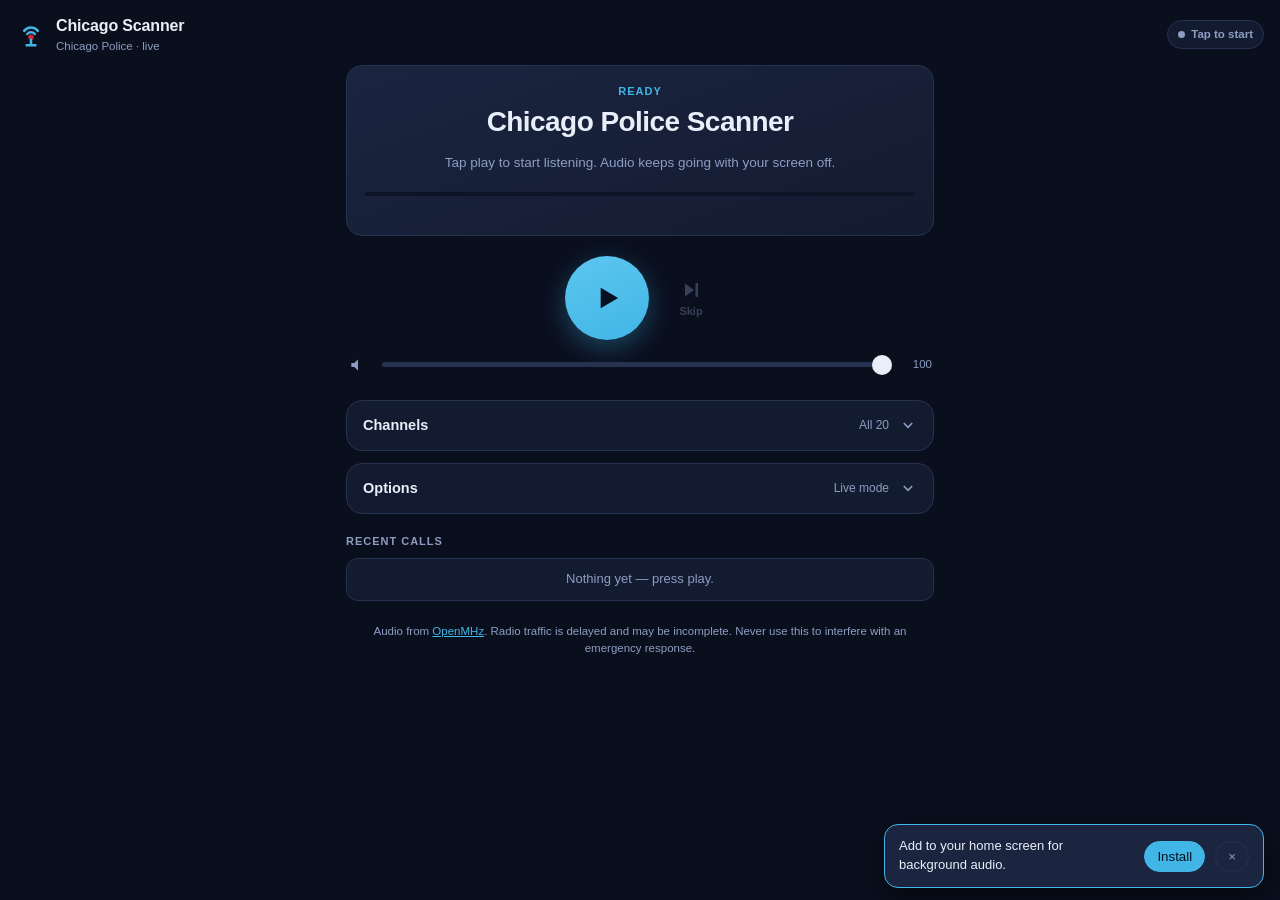
==== index.html @ b81f40b0 "Chicago Police Scanner PWA with background playback An installable static web app that streams the c" ====
<!DOCTYPE html>
<html lang="en">
<head>
<meta charset="utf-8">
<title>Chicago Police Scanner</title>
<meta name="viewport" content="width=device-width, initial-scale=1, viewport-fit=cover, maximum-scale=1">
<meta name="description" content="Live Chicago Police radio. Keeps playing with your screen off.">
<meta name="theme-color" content="#0a0f1e">
<meta name="color-scheme" content="dark">

<link rel="manifest" href="manifest.webmanifest">
<link rel="icon" href="icons/favicon-32.png" sizes="32x32" type="image/png">
<link rel="apple-touch-icon" href="icons/apple-touch-icon.png">
<meta name="apple-mobile-web-app-capable" content="yes">
<meta name="mobile-web-app-capable" content="yes">
<meta name="apple-mobile-web-app-status-bar-style" content="black-translucent">
<meta name="apple-mobile-web-app-title" content="CPD Scanner">

<link rel="preconnect" href="https://api.openmhz.com" crossorigin>
<link rel="preconnect" href="https://media2.openmhz.com">
<link rel="stylesheet" href="styles.css">
</head>
<body>

<header class="topbar">
  <div class="brand">
    <svg class="brand-mark" viewBox="0 0 24 24" aria-hidden="true">
      <path d="M6.5 9.5a7 7 0 0 1 11 0M9 12a4 4 0 0 1 6 0" fill="none" stroke="currentColor"
            stroke-width="2" stroke-linecap="round"/>
      <circle cx="12" cy="14.5" r="2.2" fill="#d42730"/>
      <path d="M12 16.5V20M8.5 21h7" fill="none" stroke="currentColor" stroke-width="2" stroke-linecap="round"/>
    </svg>
    <div class="brand-text">
      <h1>Chicago Scanner</h1>
      <p>Chicago Police &middot; live</p>
    </div>
  </div>
  <div class="status" id="status" role="status" aria-live="polite">
    <span class="dot" id="statusDot"></span><span id="statusText">Idle</span>
  </div>
</header>

<main>
  <!-- Now playing -->
  <section class="now" aria-label="Now playing">
    <p class="now-label" id="nowLabel">Ready</p>
    <h2 class="now-tg" id="nowTg">Chicago Police Scanner</h2>
    <p class="now-desc" id="nowDesc">Tap play to start listening. Audio keeps going with your screen off.</p>
    <div class="progress" aria-hidden="true"><div class="progress-fill" id="progressFill"></div></div>
    <div class="now-meta">
      <span id="nowTime">&nbsp;</span>
      <span id="queueInfo">&nbsp;</span>
    </div>
  </section>

  <!-- Controls -->
  <section class="controls" aria-label="Playback controls">
    <button id="playBtn" class="play-btn" aria-label="Play scanner">
      <svg class="ico-play" viewBox="0 0 24 24" aria-hidden="true"><path d="M8 5.5v13l11-6.5z"/></svg>
      <svg class="ico-pause" viewBox="0 0 24 24" aria-hidden="true"><path d="M7.5 5h3.2v14H7.5zm5.8 0h3.2v14h-3.2z"/></svg>
      <svg class="ico-spin" viewBox="0 0 24 24" aria-hidden="true">
        <circle cx="12" cy="12" r="8" fill="none" stroke="currentColor" stroke-width="2.4"
                stroke-linecap="round" stroke-dasharray="34 18"/>
      </svg>
    </button>
    <button id="skipBtn" class="ghost-btn" aria-label="Skip to next call">
      <svg viewBox="0 0 24 24" aria-hidden="true"><path d="M6 5.5v13l9-6.5zM16.5 5h2.5v14h-2.5z"/></svg>
      <span>Skip</span>
    </button>
  </section>

  <!-- Volume -->
  <section class="vol-row" aria-label="Volume">
    <svg class="vol-ico" viewBox="0 0 24 24" aria-hidden="true"><path d="M4 9.5h3.5L12 5.5v13L7.5 14.5H4z"/></svg>
    <input id="volume" type="range" min="0" max="100" value="100" aria-label="Volume">
    <span id="volLabel" class="vol-label">100</span>
  </section>

  <!-- Talkgroups -->
  <section class="panel" aria-label="Talkgroup filter">
    <button class="panel-head" id="tgToggle" aria-expanded="false" aria-controls="tgBody">
      <span class="panel-title">Channels</span>
      <span class="panel-sub" id="tgSummary">All 20</span>
      <svg class="chev" viewBox="0 0 24 24" aria-hidden="true"><path d="M7 10l5 5 5-5" fill="none" stroke="currentColor" stroke-width="2.2" stroke-linecap="round"/></svg>
    </button>
    <div class="panel-body" id="tgBody" hidden>
      <div class="quick">
        <button class="mini" data-preset="all">All</button>
        <button class="mini" data-preset="none">None</button>
        <button class="mini" data-preset="zones">Dispatch zones</button>
        <button class="mini" data-preset="citywide">Citywide</button>
      </div>
      <div class="chips" id="tgChips"></div>
    </div>
  </section>

  <!-- Options -->
  <section class="panel" aria-label="Options">
    <button class="panel-head" id="optToggle" aria-expanded="false" aria-controls="optBody">
      <span class="panel-title">Options</span>
      <span class="panel-sub" id="optSummary">Live mode</span>
      <svg class="chev" viewBox="0 0 24 24" aria-hidden="true"><path d="M7 10l5 5 5-5" fill="none" stroke="currentColor" stroke-width="2.2" stroke-linecap="round"/></svg>
    </button>
    <div class="panel-body" id="optBody" hidden>
      <label class="opt">
        <span><strong>Start playing when I open the app</strong><small>Begin scanning immediately, no tap needed</small></span>
        <input type="checkbox" id="autoStart" checked>
      </label>
      <label class="opt">
        <span><strong>Live mode</strong><small>Skip backlog and stay close to real time</small></span>
        <input type="checkbox" id="liveMode" checked>
      </label>
      <label class="opt">
        <span><strong>Skip very short calls</strong><small>Ignore clips under 2 seconds (mostly clicks)</small></span>
        <input type="checkbox" id="skipShort">
      </label>
    </div>
  </section>

  <!-- Recent -->
  <section class="recent" aria-label="Recent calls">
    <h2 class="recent-head">Recent calls</h2>
    <ul id="recentList" class="recent-list"><li class="empty">Nothing yet &mdash; press play.</li></ul>
  </section>

  <p class="credit">Audio from <a href="https://openmhz.com/system/chi_cpd" target="_blank" rel="noopener">OpenMHz</a>.
  Radio traffic is delayed and may be incomplete. Never use this to interfere with an emergency response.</p>
</main>

<!-- Install hint -->
<div class="install" id="installBar" hidden>
  <span id="installText">Add to your home screen for background audio.</span>
  <button id="installBtn" class="mini solid">Install</button>
  <button id="installClose" class="mini" aria-label="Dismiss">&times;</button>
</div>

<script src="app.js"></script>
</body>
</html>
---- styles.css ----
:root {
  --bg: #0a0f1e;
  --surface: #131b30;
  --surface-2: #1b2540;
  --line: #26324f;
  --text: #e9eff9;
  --muted: #8e9dc2;
  --accent: #41b6e6;
  --accent-dim: #1d5f80;
  --red: #d42730;
  --green: #3ddc84;
  --amber: #f2b23c;
  --radius: 16px;
  --tap: 48px;
}

* { box-sizing: border-box; }

html { -webkit-text-size-adjust: 100%; }

body {
  margin: 0;
  background: var(--bg);
  color: var(--text);
  font: 15px/1.45 -apple-system, BlinkMacSystemFont, "Segoe UI", Roboto, "Helvetica Neue", Arial, sans-serif;
  overflow-x: hidden;
  -webkit-tap-highlight-color: transparent;
  padding: env(safe-area-inset-top) env(safe-area-inset-right)
           calc(env(safe-area-inset-bottom) + 8px) env(safe-area-inset-left);
}

h1, h2 { margin: 0; }
a { color: var(--accent); }

/* ---------- top bar ---------- */
.topbar {
  display: flex; align-items: center; justify-content: space-between; gap: 12px;
  padding: 14px 16px 10px;
  position: sticky; top: 0; z-index: 10;
  background: linear-gradient(var(--bg) 72%, transparent);
}
.brand { display: flex; align-items: center; gap: 10px; min-width: 0; }
.brand-mark { width: 30px; height: 30px; color: var(--accent); flex: none; }
.brand-text h1 { font-size: 16px; font-weight: 650; letter-spacing: -0.01em; }
.brand-text p { margin: 1px 0 0; font-size: 11.5px; color: var(--muted); }

.status {
  display: flex; align-items: center; gap: 6px; flex: none;
  font-size: 11.5px; font-weight: 600; color: var(--muted);
  background: var(--surface); border: 1px solid var(--line);
  padding: 5px 10px; border-radius: 999px; white-space: nowrap;
}
.dot { width: 7px; height: 7px; border-radius: 50%; background: var(--muted); flex: none; }
.status[data-state="live"]      { color: var(--green); border-color: #1d4a33; }
.status[data-state="live"] .dot { background: var(--green); animation: pulse 2s ease-in-out infinite; }
.status[data-state="wait"]       { color: var(--amber); border-color: #4a3a19; }
.status[data-state="wait"] .dot  { background: var(--amber); }
.status[data-state="error"]      { color: var(--red); border-color: #4d2027; }
.status[data-state="error"] .dot { background: var(--red); }
@keyframes pulse { 50% { opacity: 0.35; } }

main { padding: 0 16px; max-width: 620px; margin: 0 auto; }

/* ---------- now playing ---------- */
.now {
  background: linear-gradient(160deg, var(--surface-2), var(--surface));
  border: 1px solid var(--line); border-radius: var(--radius);
  padding: 18px 18px 14px; text-align: center;
}
.now-label {
  margin: 0 0 6px; font-size: 11px; font-weight: 700;
  letter-spacing: 0.09em; text-transform: uppercase; color: var(--accent);
}
.now-tg {
  font-size: 25px; font-weight: 700; letter-spacing: -0.02em; line-height: 1.15;
  overflow-wrap: break-word;
}
.now-desc {
  margin: 7px 0 0; font-size: 13.5px; color: var(--muted);
  min-height: 2.6em; display: flex; align-items: center; justify-content: center;
}
.progress {
  height: 4px; background: #0c1425;
  border-radius: 999px; overflow: hidden; margin-top: 12px;
}
.progress-fill {
  height: 100%; width: 0%; background: var(--accent); border-radius: 999px;
  transition: width 0.22s linear;
}
.now-meta {
  display: flex; justify-content: space-between; gap: 10px;
  margin-top: 8px; font-size: 11.5px; color: var(--muted);
  font-variant-numeric: tabular-nums;
}

/* ---------- controls ---------- */
.controls {
  display: flex; align-items: center; justify-content: center; gap: 18px;
  margin: 20px 0 4px;
}
.play-btn {
  width: 84px; height: 84px; border-radius: 50%; flex: none;
  border: none; cursor: pointer; color: #06101f;
  background: linear-gradient(160deg, #5cc6f0, var(--accent));
  box-shadow: 0 8px 26px rgba(65, 182, 230, 0.32);
  display: grid; place-items: center;
  transition: transform 0.12s ease, box-shadow 0.2s ease;
}
.play-btn:active { transform: scale(0.94); }
.play-btn svg { width: 38px; height: 38px; fill: currentColor; grid-area: 1 / 1; }
.play-btn .ico-pause, .play-btn .ico-spin { display: none; }
.play-btn[data-state="playing"] .ico-play  { display: none; }
.play-btn[data-state="playing"] .ico-pause { display: block; }
.play-btn[data-state="loading"] .ico-play  { display: none; }
.play-btn[data-state="loading"] .ico-spin  { display: block; animation: spin 0.9s linear infinite; }
@keyframes spin { to { transform: rotate(360deg); } }

.ghost-btn {
  display: inline-flex; flex-direction: column; align-items: center; gap: 3px;
  min-width: var(--tap); padding: 8px 12px; cursor: pointer;
  background: none; border: none; color: var(--muted);
  font-size: 11px; font-weight: 600;
}
.ghost-btn svg { width: 24px; height: 24px; fill: currentColor; }
.ghost-btn:active { color: var(--text); }
.ghost-btn:disabled { opacity: 0.35; }

/* ---------- volume ---------- */
.vol-row { display: flex; align-items: center; gap: 12px; margin: 10px 2px 20px; }
.vol-ico { width: 20px; height: 20px; fill: var(--muted); flex: none; }
.vol-label { font-size: 11.5px; color: var(--muted); width: 26px; text-align: right; font-variant-numeric: tabular-nums; }
input[type="range"] {
  -webkit-appearance: none; appearance: none; flex: 1;
  height: 26px; background: none; cursor: pointer;
}
input[type="range"]::-webkit-slider-runnable-track { height: 5px; background: var(--line); border-radius: 999px; }
input[type="range"]::-moz-range-track { height: 5px; background: var(--line); border-radius: 999px; }
input[type="range"]::-webkit-slider-thumb {
  -webkit-appearance: none; width: 20px; height: 20px; margin-top: -7.5px;
  background: var(--text); border-radius: 50%; border: none;
}
input[type="range"]::-moz-range-thumb { width: 20px; height: 20px; background: var(--text); border-radius: 50%; border: none; }

/* ---------- panels ---------- */
.panel {
  background: var(--surface); border: 1px solid var(--line);
  border-radius: var(--radius); margin-bottom: 12px; overflow: hidden;
}
.panel-head {
  width: 100%; display: flex; align-items: center; gap: 10px;
  padding: 14px 16px; min-height: var(--tap);
  background: none; border: none; color: var(--text);
  font: inherit; text-align: left; cursor: pointer;
}
.panel-title { font-weight: 620; font-size: 14.5px; }
.panel-sub { margin-left: auto; font-size: 12px; color: var(--muted); }
.chev { width: 18px; height: 18px; color: var(--muted); transition: transform 0.2s ease; flex: none; }
.panel-head[aria-expanded="true"] .chev { transform: rotate(180deg); }
.panel-body { padding: 14px 16px 16px; border-top: 1px solid var(--line); }

.quick { display: flex; flex-wrap: wrap; gap: 8px; margin-bottom: 12px; }
.mini {
  padding: 7px 12px; border-radius: 999px; cursor: pointer;
  background: var(--surface-2); border: 1px solid var(--line);
  color: var(--muted); font: 600 12px/1 inherit;
}
.mini:active { color: var(--text); }
.mini.solid { background: var(--accent); border-color: var(--accent); color: #06101f; }

.chips { display: flex; flex-wrap: wrap; gap: 8px; }
.chip {
  padding: 9px 13px; border-radius: 999px; cursor: pointer;
  background: var(--surface-2); border: 1px solid var(--line);
  color: var(--muted); font: 600 12.5px/1 inherit;
  transition: background 0.14s ease, color 0.14s ease, border-color 0.14s ease;
}
.chip[aria-pressed="true"] {
  background: var(--accent-dim); border-color: var(--accent); color: #dff2fb;
}

.opt {
  display: flex; align-items: center; gap: 14px; justify-content: space-between;
  padding: 10px 0; min-height: var(--tap);
}
.opt + .opt { border-top: 1px solid var(--line); }
.opt span { display: flex; flex-direction: column; gap: 2px; }
.opt strong { font-size: 14px; font-weight: 600; }
.opt small { font-size: 12px; color: var(--muted); }
.opt input { width: 22px; height: 22px; accent-color: var(--accent); flex: none; }

/* ---------- recent ---------- */
.recent { margin-top: 20px; }
.recent-head {
  font-size: 11px; font-weight: 700; letter-spacing: 0.09em;
  text-transform: uppercase; color: var(--muted); margin-bottom: 8px;
}
.recent-list { list-style: none; margin: 0; padding: 0; }
.recent-list li {
  display: flex; align-items: center; gap: 12px;
  padding: 11px 14px; margin-bottom: 6px;
  background: var(--surface); border: 1px solid var(--line); border-radius: 12px;
  font-size: 13.5px;
}
.recent-list li.empty { color: var(--muted); justify-content: center; font-size: 13px; }
.recent-list li.is-current { border-color: var(--accent); background: var(--surface-2); }
.rc-live {
  flex: none; width: 8px; height: 8px; border-radius: 50%;
  background: var(--accent); animation: pulse 1.6s ease-in-out infinite;
}
.rc-main { min-width: 0; flex: 1; }
.rc-tg { font-weight: 620; white-space: nowrap; overflow: hidden; text-overflow: ellipsis; }
.rc-sub { font-size: 11.5px; color: var(--muted); white-space: nowrap; overflow: hidden; text-overflow: ellipsis; }
.rc-time { font-size: 11.5px; color: var(--muted); font-variant-numeric: tabular-nums; flex: none; }
.rc-replay {
  flex: none; width: 34px; height: 34px; border-radius: 50%; cursor: pointer;
  background: var(--surface-2); border: 1px solid var(--line);
  color: var(--muted); display: grid; place-items: center;
}
.rc-replay svg { width: 15px; height: 15px; fill: currentColor; }

.credit { font-size: 11.5px; color: var(--muted); line-height: 1.5; margin: 22px 0 14px; text-align: center; }

/* ---------- install bar ---------- */
.install {
  position: fixed; left: 12px; right: 12px;
  bottom: calc(12px + env(safe-area-inset-bottom));
  display: flex; align-items: center; gap: 10px; z-index: 20;
  padding: 12px 14px; border-radius: 14px;
  background: var(--surface-2); border: 1px solid var(--accent);
  box-shadow: 0 10px 30px rgba(0, 0, 0, 0.5);
  font-size: 13px;
}
.install span { flex: 1; }

@media (min-width: 620px) {
  .now-tg { font-size: 28px; }
  .install { left: auto; right: 16px; width: 380px; }
}
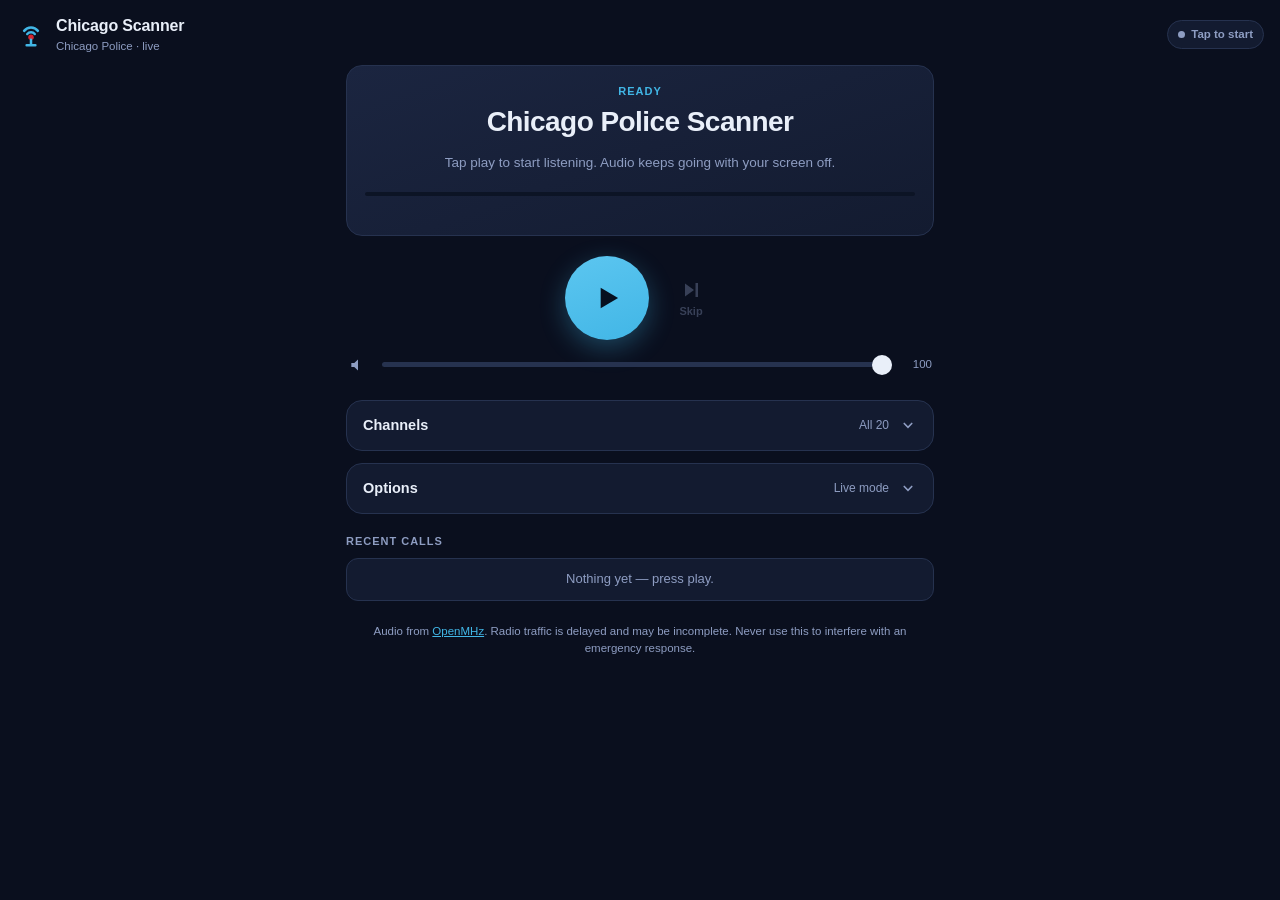
==== commit f12ea423: "Audit fixes: hidden install bar, poll storm, storage crash, stale resume Seven defects found reviewi" ====
--- a/index.html
+++ b/index.html
@@ -3,7 +3,7 @@
 <head>
 <meta charset="utf-8">
 <title>Chicago Police Scanner</title>
-<meta name="viewport" content="width=device-width, initial-scale=1, viewport-fit=cover, maximum-scale=1">
+<meta name="viewport" content="width=device-width, initial-scale=1, viewport-fit=cover">
 <meta name="description" content="Live Chicago Police radio. Keeps playing with your screen off.">
 <meta name="theme-color" content="#0a0f1e">
 <meta name="color-scheme" content="dark">
@@ -119,7 +119,10 @@
 
   <!-- Recent -->
   <section class="recent" aria-label="Recent calls">
-    <h2 class="recent-head">Recent calls</h2>
+    <div class="recent-top">
+      <h2 class="recent-head">Recent calls</h2>
+      <button id="recentToggle" class="mini" type="button" aria-expanded="false" hidden>Show more</button>
+    </div>
     <ul id="recentList" class="recent-list"><li class="empty">Nothing yet &mdash; press play.</li></ul>
   </section>
 
--- a/styles.css
+++ b/styles.css
@@ -16,6 +16,11 @@
 
 * { box-sizing: border-box; }
 
+/* Several components below set an explicit display, which outranks the browser's
+   built-in [hidden] { display: none } and leaves them stuck on screen. Anything
+   toggled via the hidden attribute needs this to actually hide. */
+[hidden] { display: none !important; }
+
 html { -webkit-text-size-adjust: 100%; }
 
 body {
@@ -190,11 +195,22 @@
 
 /* ---------- recent ---------- */
 .recent { margin-top: 20px; }
+.recent-top {
+  display: flex; align-items: center; justify-content: space-between;
+  gap: 12px; margin-bottom: 8px;
+}
 .recent-head {
   font-size: 11px; font-weight: 700; letter-spacing: 0.09em;
-  text-transform: uppercase; color: var(--muted); margin-bottom: 8px;
+  text-transform: uppercase; color: var(--muted);
 }
 .recent-list { list-style: none; margin: 0; padding: 0; }
+/* Expanded, the history is bounded and scrolls inside itself so the page
+   length stays predictable no matter how long the scanner has been running. */
+.recent-list.is-expanded {
+  max-height: 55vh; overflow-y: auto; overscroll-behavior: contain;
+  -webkit-overflow-scrolling: touch;
+  padding-right: 4px;
+}
 .recent-list li {
   display: flex; align-items: center; gap: 12px;
   padding: 11px 14px; margin-bottom: 6px;
@@ -231,6 +247,8 @@
   font-size: 13px;
 }
 .install span { flex: 1; }
+/* The bar is fixed, so keep it from sitting on top of the last few calls. */
+body.has-install main { padding-bottom: 84px; }
 
 @media (min-width: 620px) {
   .now-tg { font-size: 28px; }
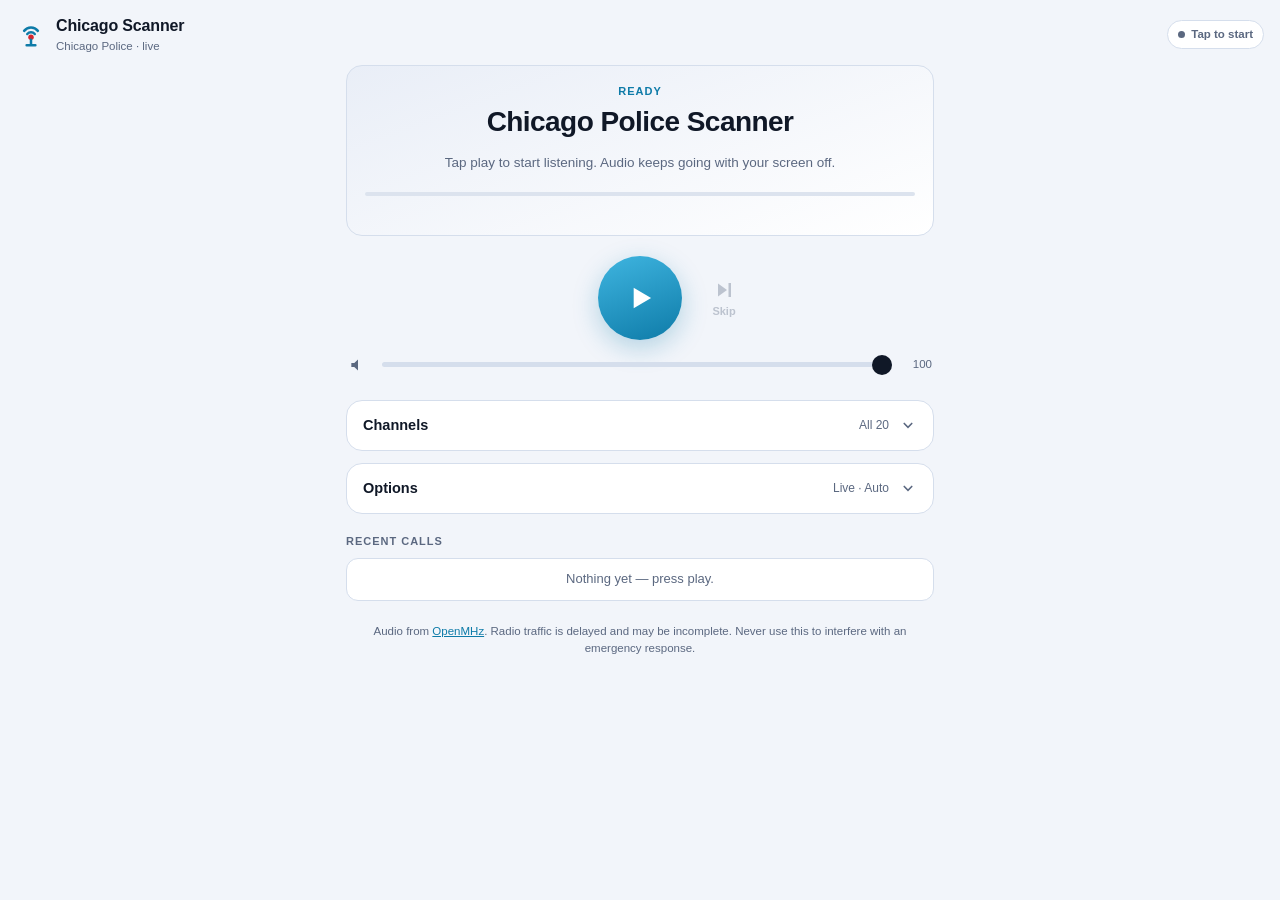
==== commit d649f42f: "Day/Night/Auto themes, centred transport, and delivery + resilience fixes Appearance: a Day / Night " ====
--- a/index.html
+++ b/index.html
@@ -6,7 +6,20 @@
 <meta name="viewport" content="width=device-width, initial-scale=1, viewport-fit=cover">
 <meta name="description" content="Live Chicago Police radio. Keeps playing with your screen off.">
 <meta name="theme-color" content="#0a0f1e">
-<meta name="color-scheme" content="dark">
+<meta name="color-scheme" content="light dark">
+
+<!-- Apply the saved theme before first paint, otherwise Day mode flashes the
+     dark palette on every launch. Kept inline and tiny on purpose. -->
+<script>
+  try {
+    var t = localStorage.getItem('cpd.theme');
+    if (t === 'light' || t === 'dark') document.documentElement.setAttribute('data-theme', t);
+    if (t === 'light') {
+      var m = document.querySelector('meta[name="theme-color"]');
+      if (m) m.setAttribute('content', '#f2f5fa');
+    }
+  } catch (e) { /* storage blocked; System mode is a fine fallback */ }
+</script>
 
 <link rel="manifest" href="manifest.webmanifest">
 <link rel="icon" href="icons/favicon-32.png" sizes="32x32" type="image/png">
@@ -102,6 +115,23 @@
       <svg class="chev" viewBox="0 0 24 24" aria-hidden="true"><path d="M7 10l5 5 5-5" fill="none" stroke="currentColor" stroke-width="2.2" stroke-linecap="round"/></svg>
     </button>
     <div class="panel-body" id="optBody" hidden>
+      <div class="opt-stack">
+        <span class="opt-label"><strong>Appearance</strong><small>Day, night, or follow your phone</small></span>
+        <div class="seg" id="themeSeg" role="radiogroup" aria-label="Appearance">
+          <button class="seg-btn" type="button" role="radio" aria-checked="false" data-theme-choice="light">
+            <svg viewBox="0 0 24 24" aria-hidden="true"><circle cx="12" cy="12" r="4.4"/><path d="M12 2v3M12 19v3M2 12h3M19 12h3M4.9 4.9l2.1 2.1M17 17l2.1 2.1M19.1 4.9L17 7M7 17l-2.1 2.1" stroke="currentColor" stroke-width="1.9" stroke-linecap="round" fill="none"/></svg>
+            Day
+          </button>
+          <button class="seg-btn" type="button" role="radio" aria-checked="false" data-theme-choice="dark">
+            <svg viewBox="0 0 24 24" aria-hidden="true"><path d="M20 14.5A8.5 8.5 0 0 1 9.5 4a8.5 8.5 0 1 0 10.5 10.5z"/></svg>
+            Night
+          </button>
+          <button class="seg-btn" type="button" role="radio" aria-checked="true" data-theme-choice="system">
+            <svg viewBox="0 0 24 24" aria-hidden="true"><path d="M3.5 5.5h17v10h-17z" fill="none" stroke="currentColor" stroke-width="1.9"/><path d="M8 19h8" stroke="currentColor" stroke-width="1.9" stroke-linecap="round" fill="none"/></svg>
+            Auto
+          </button>
+        </div>
+      </div>
       <label class="opt">
         <span><strong>Start playing when I open the app</strong><small>Begin scanning immediately, no tap needed</small></span>
         <input type="checkbox" id="autoStart" checked>
--- a/styles.css
+++ b/styles.css
@@ -1,4 +1,9 @@
+/* Dark is the app's default identity, so the bare :root holds the night palette.
+   Day is applied either explicitly via [data-theme="light"], or in System mode
+   (no attribute) when the OS asks for light. Every colour below is a token so
+   the two palettes stay in step. */
 :root {
+  color-scheme: dark;
   --bg: #0a0f1e;
   --surface: #131b30;
   --surface-2: #1b2540;
@@ -7,11 +12,72 @@
   --muted: #8e9dc2;
   --accent: #41b6e6;
   --accent-dim: #1d5f80;
+  --accent-text: #06101f;   /* on a solid accent fill */
+  --accent-on: #dff2fb;     /* on the dimmed accent (selected chips) */
   --red: #d42730;
   --green: #3ddc84;
   --amber: #f2b23c;
+  --track: #0c1425;
+  --pill-green: #1d4a33;
+  --pill-amber: #4a3a19;
+  --pill-red: #4d2027;
+  --shadow: rgba(0, 0, 0, 0.5);
+  --play-from: #5cc6f0;
+  --play-shadow: rgba(65, 182, 230, 0.32);
   --radius: 16px;
   --tap: 48px;
+}
+
+/* System mode on a light OS */
+@media (prefers-color-scheme: light) {
+  :root:not([data-theme="dark"]) {
+    color-scheme: light;
+    --bg: #f2f5fa;
+    --surface: #ffffff;
+    --surface-2: #e9eef7;
+    --line: #d5deec;
+    --text: #101827;
+    --muted: #5b6880;
+    --accent: #0e7ba8;
+    --accent-dim: #cfeaf7;
+    --accent-text: #ffffff;
+    --accent-on: #08475f;
+    --red: #c1121f;
+    --green: #11764a;
+    --amber: #96610d;
+    --track: #dce3ee;
+    --pill-green: #a8d8c0;
+    --pill-amber: #e3cb9a;
+    --pill-red: #edb6ba;
+    --shadow: rgba(16, 24, 39, 0.18);
+    --play-from: #3fb5e0;
+    --play-shadow: rgba(14, 123, 168, 0.28);
+  }
+}
+
+/* Day, chosen explicitly - wins regardless of the OS setting */
+:root[data-theme="light"] {
+  color-scheme: light;
+  --bg: #f2f5fa;
+  --surface: #ffffff;
+  --surface-2: #e9eef7;
+  --line: #d5deec;
+  --text: #101827;
+  --muted: #5b6880;
+  --accent: #0e7ba8;
+  --accent-dim: #cfeaf7;
+  --accent-text: #ffffff;
+  --accent-on: #08475f;
+  --red: #c1121f;
+  --green: #11764a;
+  --amber: #96610d;
+  --track: #dce3ee;
+  --pill-green: #a8d8c0;
+  --pill-amber: #e3cb9a;
+  --pill-red: #edb6ba;
+  --shadow: rgba(16, 24, 39, 0.18);
+  --play-from: #3fb5e0;
+  --play-shadow: rgba(14, 123, 168, 0.28);
 }
 
 * { box-sizing: border-box; }
@@ -56,11 +122,11 @@
   padding: 5px 10px; border-radius: 999px; white-space: nowrap;
 }
 .dot { width: 7px; height: 7px; border-radius: 50%; background: var(--muted); flex: none; }
-.status[data-state="live"]      { color: var(--green); border-color: #1d4a33; }
-.status[data-state="live"] .dot { background: var(--green); animation: pulse 2s ease-in-out infinite; }
-.status[data-state="wait"]       { color: var(--amber); border-color: #4a3a19; }
+.status[data-state="live"]       { color: var(--green); border-color: var(--pill-green); }
+.status[data-state="live"] .dot  { background: var(--green); animation: pulse 2s ease-in-out infinite; }
+.status[data-state="wait"]       { color: var(--amber); border-color: var(--pill-amber); }
 .status[data-state="wait"] .dot  { background: var(--amber); }
-.status[data-state="error"]      { color: var(--red); border-color: #4d2027; }
+.status[data-state="error"]      { color: var(--red); border-color: var(--pill-red); }
 .status[data-state="error"] .dot { background: var(--red); }
 @keyframes pulse { 50% { opacity: 0.35; } }
 
@@ -85,7 +151,7 @@
   min-height: 2.6em; display: flex; align-items: center; justify-content: center;
 }
 .progress {
-  height: 4px; background: #0c1425;
+  height: 4px; background: var(--track);
   border-radius: 999px; overflow: hidden; margin-top: 12px;
 }
 .progress-fill {
@@ -99,15 +165,22 @@
 }
 
 /* ---------- controls ---------- */
+/* Three columns with equal-weight sides, so the play button lands on the page's
+   true centre line. Centring the play+Skip pair as a flex group instead made
+   Skip's width shove the button visibly off to the left. */
 .controls {
-  display: flex; align-items: center; justify-content: center; gap: 18px;
+  display: grid;
+  grid-template-columns: 1fr auto 1fr;
+  align-items: center;
   margin: 20px 0 4px;
 }
+.controls .play-btn { grid-column: 2; }
+.controls .ghost-btn { grid-column: 3; justify-self: start; margin-left: 18px; }
 .play-btn {
   width: 84px; height: 84px; border-radius: 50%; flex: none;
-  border: none; cursor: pointer; color: #06101f;
-  background: linear-gradient(160deg, #5cc6f0, var(--accent));
-  box-shadow: 0 8px 26px rgba(65, 182, 230, 0.32);
+  border: none; cursor: pointer; color: var(--accent-text);
+  background: linear-gradient(160deg, var(--play-from), var(--accent));
+  box-shadow: 0 8px 26px var(--play-shadow);
   display: grid; place-items: center;
   transition: transform 0.12s ease, box-shadow 0.2s ease;
 }
@@ -170,7 +243,7 @@
   color: var(--muted); font: 600 12px/1 inherit;
 }
 .mini:active { color: var(--text); }
-.mini.solid { background: var(--accent); border-color: var(--accent); color: #06101f; }
+.mini.solid { background: var(--accent); border-color: var(--accent); color: var(--accent-text); }
 
 .chips { display: flex; flex-wrap: wrap; gap: 8px; }
 .chip {
@@ -180,18 +253,40 @@
   transition: background 0.14s ease, color 0.14s ease, border-color 0.14s ease;
 }
 .chip[aria-pressed="true"] {
-  background: var(--accent-dim); border-color: var(--accent); color: #dff2fb;
+  background: var(--accent-dim); border-color: var(--accent); color: var(--accent-on);
 }
 
 .opt {
   display: flex; align-items: center; gap: 14px; justify-content: space-between;
   padding: 10px 0; min-height: var(--tap);
 }
-.opt + .opt { border-top: 1px solid var(--line); }
+.opt + .opt, .opt + .opt-stack, .opt-stack + .opt { border-top: 1px solid var(--line); }
 .opt span { display: flex; flex-direction: column; gap: 2px; }
 .opt strong { font-size: 14px; font-weight: 600; }
 .opt small { font-size: 12px; color: var(--muted); }
 .opt input { width: 22px; height: 22px; accent-color: var(--accent); flex: none; }
+
+/* ---------- appearance switch ---------- */
+.opt-stack {
+  display: flex; flex-direction: column; align-items: stretch; gap: 10px;
+  padding: 10px 0;
+}
+.opt-stack .opt-label { display: flex; flex-direction: column; gap: 2px; }
+.opt-stack strong { font-size: 14px; font-weight: 600; }
+.opt-stack small { font-size: 12px; color: var(--muted); }
+.seg {
+  display: flex; gap: 4px; padding: 3px;
+  background: var(--surface-2); border: 1px solid var(--line); border-radius: 999px;
+}
+.seg-btn {
+  flex: 1; min-height: 38px; padding: 8px 10px; cursor: pointer;
+  border: none; border-radius: 999px; background: none;
+  color: var(--muted); font: 600 12.5px/1 inherit;
+  display: inline-flex; align-items: center; justify-content: center; gap: 6px;
+  transition: background 0.14s ease, color 0.14s ease;
+}
+.seg-btn svg { width: 15px; height: 15px; fill: currentColor; }
+.seg-btn[aria-checked="true"] { background: var(--accent); color: var(--accent-text); }
 
 /* ---------- recent ---------- */
 .recent { margin-top: 20px; }
@@ -243,7 +338,7 @@
   display: flex; align-items: center; gap: 10px; z-index: 20;
   padding: 12px 14px; border-radius: 14px;
   background: var(--surface-2); border: 1px solid var(--accent);
-  box-shadow: 0 10px 30px rgba(0, 0, 0, 0.5);
+  box-shadow: 0 10px 30px var(--shadow);
   font-size: 13px;
 }
 .install span { flex: 1; }
@@ -254,3 +349,8 @@
   .now-tg { font-size: 28px; }
   .install { left: auto; right: 16px; width: 380px; }
 }
+
+@media (prefers-reduced-motion: reduce) {
+  * { animation-duration: 0.001ms !important; animation-iteration-count: 1 !important;
+      transition-duration: 0.001ms !important; }
+}
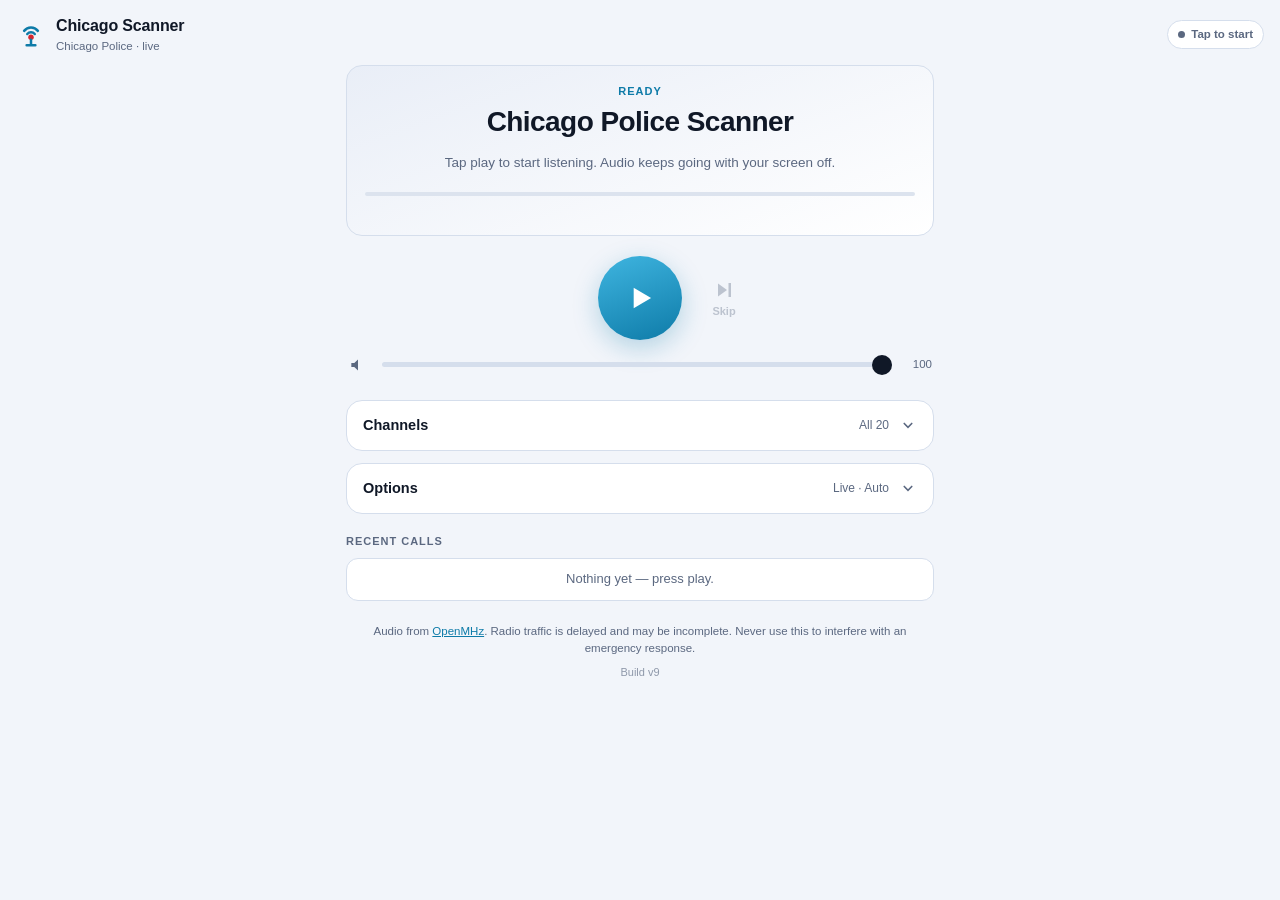
==== commit a04b901e: "Show the running build, and guard the version bump Ricardo needs to confirm by eye that what is on G" ====
--- a/index.html
+++ b/index.html
@@ -5,7 +5,14 @@
 <title>Chicago Police Scanner</title>
 <meta name="viewport" content="width=device-width, initial-scale=1, viewport-fit=cover">
 <meta name="description" content="Live Chicago Police radio. Keeps playing with your screen off.">
-<meta name="theme-color" content="#0a0f1e">
+<!-- A media-scoped pair, so System mode gets the right status bar straight from
+     the browser with no dark flash before JS runs. An explicit Day/Night choice
+     overrides by setting BOTH to the same value, which avoids depending on
+     meta ordering. The Day value is deliberately a shade darker than the page
+     background: matching it exactly merged the status bar into the app and made
+     the notification icons disappear. -->
+<meta name="theme-color" content="#dbe4f2" media="(prefers-color-scheme: light)">
+<meta name="theme-color" content="#0a0f1e" media="(prefers-color-scheme: dark)">
 <meta name="color-scheme" content="light dark">
 
 <!-- Apply the saved theme before first paint, otherwise Day mode flashes the
@@ -13,10 +20,11 @@
 <script>
   try {
     var t = localStorage.getItem('cpd.theme');
-    if (t === 'light' || t === 'dark') document.documentElement.setAttribute('data-theme', t);
-    if (t === 'light') {
-      var m = document.querySelector('meta[name="theme-color"]');
-      if (m) m.setAttribute('content', '#f2f5fa');
+    if (t === 'light' || t === 'dark') {
+      document.documentElement.setAttribute('data-theme', t);
+      var c = t === 'dark' ? '#0a0f1e' : '#dbe4f2';
+      var ms = document.querySelectorAll('meta[name="theme-color"]');
+      for (var i = 0; i < ms.length; i++) ms[i].setAttribute('content', c);
     }
   } catch (e) { /* storage blocked; System mode is a fine fallback */ }
 </script>
@@ -158,6 +166,7 @@
 
   <p class="credit">Audio from <a href="https://openmhz.com/system/chi_cpd" target="_blank" rel="noopener">OpenMHz</a>.
   Radio traffic is delayed and may be incomplete. Never use this to interfere with an emergency response.</p>
+  <p class="build"><span id="buildTag">&nbsp;</span></p>
 </main>
 
 <!-- Install hint -->
--- a/styles.css
+++ b/styles.css
@@ -329,7 +329,14 @@
 }
 .rc-replay svg { width: 15px; height: 15px; fill: currentColor; }
 
-.credit { font-size: 11.5px; color: var(--muted); line-height: 1.5; margin: 22px 0 14px; text-align: center; }
+.credit { font-size: 11.5px; color: var(--muted); line-height: 1.5; margin: 22px 0 8px; text-align: center; }
+/* Build tag: lets you confirm at a glance which version the phone is actually
+   running, rather than trusting that a deploy landed. */
+.build {
+  font-size: 11px; color: var(--muted); opacity: 0.65; text-align: center;
+  margin: 0 0 16px; font-variant-numeric: tabular-nums;
+}
+.build .stale { color: var(--amber); opacity: 1; font-weight: 600; }
 
 /* ---------- install bar ---------- */
 .install {
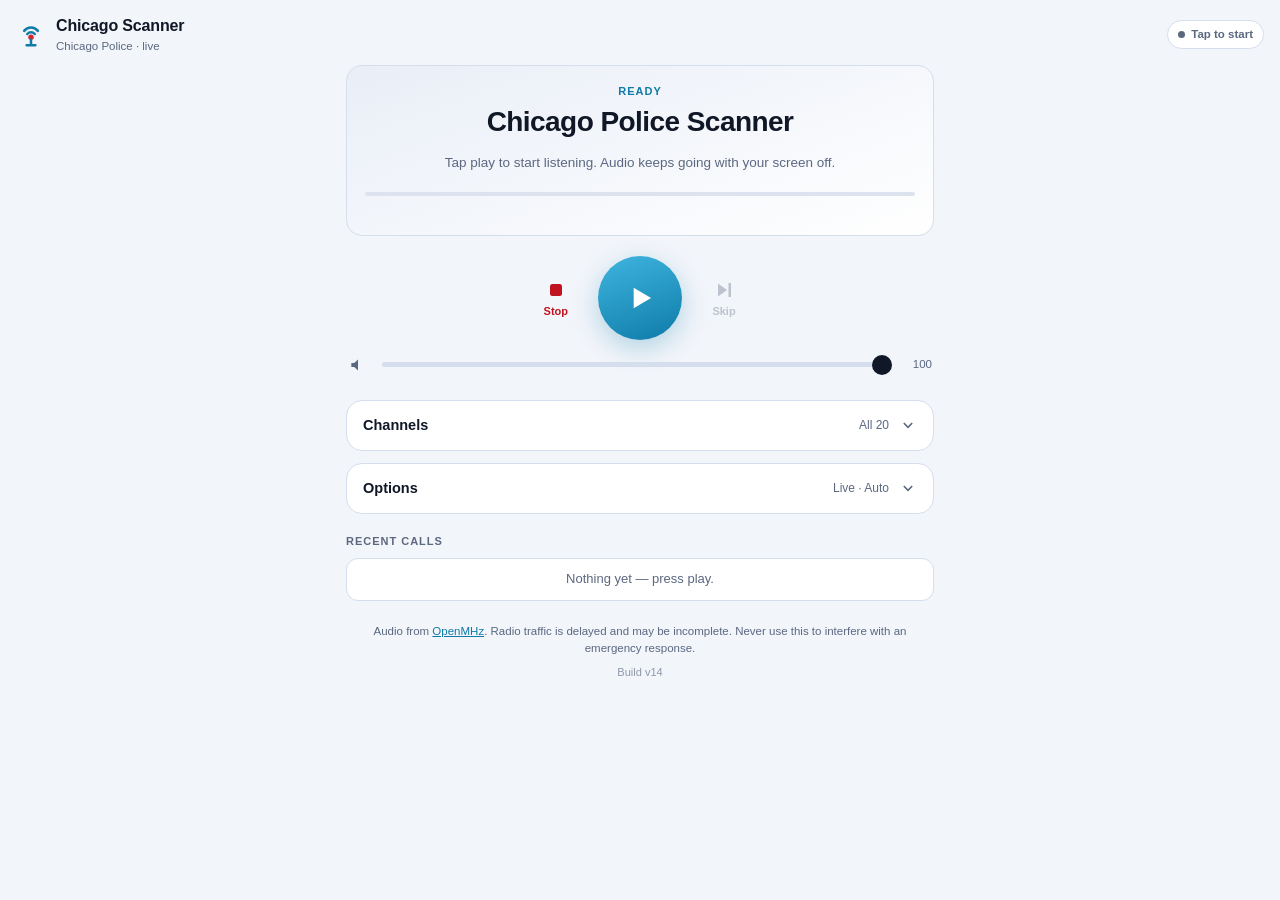
==== commit 21b27a5c: "Keep the media session alive when the radio goes quiet; add an emergency stop The notification vanis" ====
--- a/index.html
+++ b/index.html
@@ -76,6 +76,10 @@
 
   <!-- Controls -->
   <section class="controls" aria-label="Playback controls">
+    <button id="stopBtn" class="ghost-btn danger" aria-label="Emergency stop: silence and close the app">
+      <svg viewBox="0 0 24 24" aria-hidden="true"><rect x="6" y="6" width="12" height="12" rx="2.5"/></svg>
+      <span>Stop</span>
+    </button>
     <button id="playBtn" class="play-btn" aria-label="Play scanner">
       <svg class="ico-play" viewBox="0 0 24 24" aria-hidden="true"><path d="M8 5.5v13l11-6.5z"/></svg>
       <svg class="ico-pause" viewBox="0 0 24 24" aria-hidden="true"><path d="M7.5 5h3.2v14H7.5zm5.8 0h3.2v14h-3.2z"/></svg>
--- a/styles.css
+++ b/styles.css
@@ -176,6 +176,12 @@
 }
 .controls .play-btn { grid-column: 2; }
 .controls .ghost-btn { grid-column: 3; justify-self: start; margin-left: 18px; }
+/* Emergency stop sits opposite Skip, which also keeps the play button centred. */
+.controls .ghost-btn.danger {
+  grid-column: 1; justify-self: end; margin-left: 0; margin-right: 18px;
+  color: var(--red);
+}
+.controls .ghost-btn.danger:active { opacity: 0.6; }
 .play-btn {
   width: 84px; height: 84px; border-radius: 50%; flex: none;
   border: none; cursor: pointer; color: var(--accent-text);
@@ -336,7 +342,10 @@
   font-size: 11px; color: var(--muted); opacity: 0.65; text-align: center;
   margin: 0 0 16px; font-variant-numeric: tabular-nums;
 }
-.build .stale { color: var(--amber); opacity: 1; font-weight: 600; }
+.build .stale {
+  color: var(--amber); opacity: 1; font-weight: 600;
+  text-decoration: underline; text-underline-offset: 3px;
+}
 
 /* ---------- install bar ---------- */
 .install {
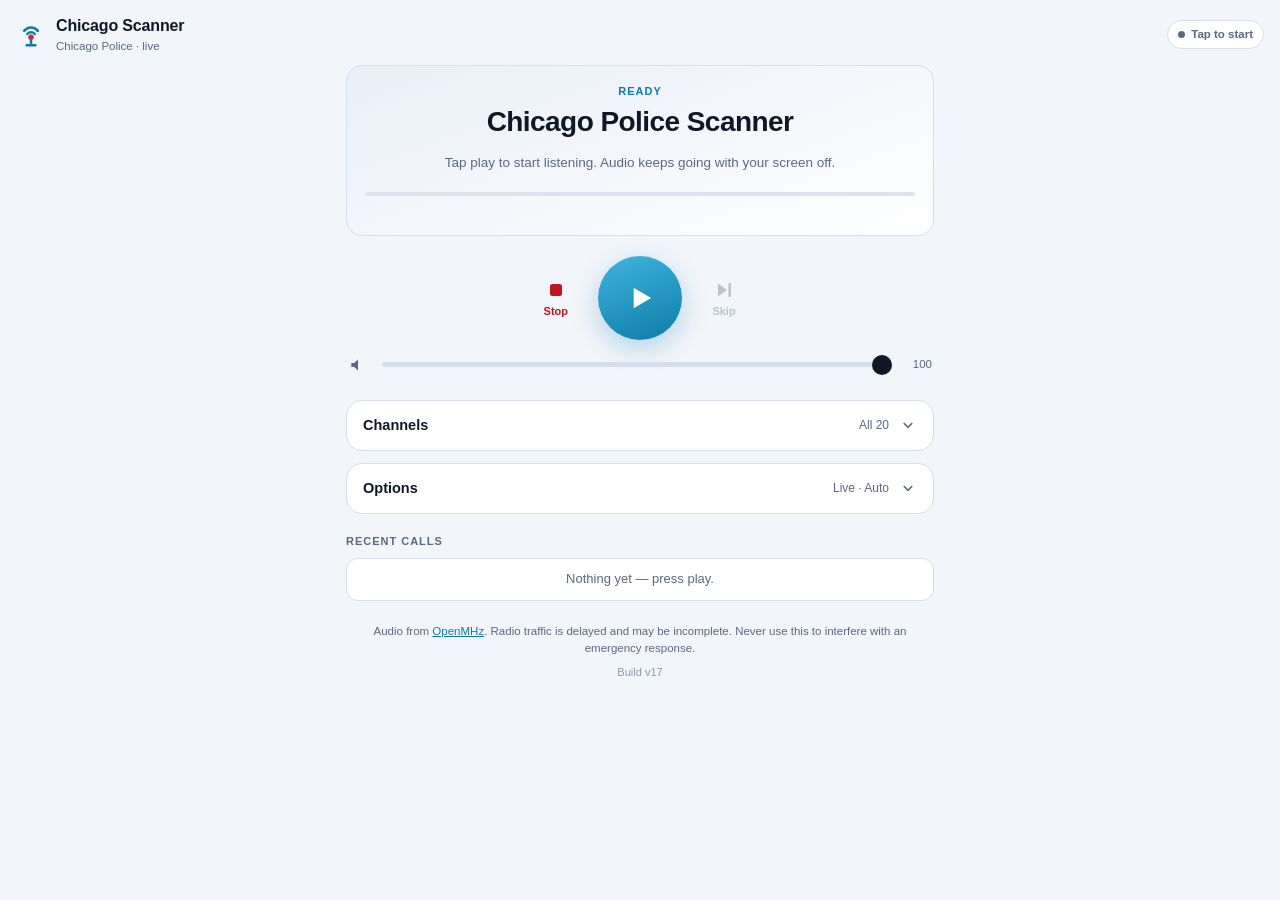
==== commit c9b6f2a0: "Single theme-color tag so a manual Day/Night choice always wins the status bar The head carried two " ====
--- a/index.html
+++ b/index.html
@@ -5,28 +5,34 @@
 <title>Chicago Police Scanner</title>
 <meta name="viewport" content="width=device-width, initial-scale=1, viewport-fit=cover">
 <meta name="description" content="Live Chicago Police radio. Keeps playing with your screen off.">
-<!-- A media-scoped pair, so System mode gets the right status bar straight from
-     the browser with no dark flash before JS runs. An explicit Day/Night choice
-     overrides by setting BOTH to the same value, which avoids depending on
-     meta ordering. The Day value is deliberately a shade darker than the page
-     background: matching it exactly merged the status bar into the app and made
-     the notification icons disappear. -->
-<meta name="theme-color" content="#dbe4f2" media="(prefers-color-scheme: light)">
-<meta name="theme-color" content="#0a0f1e" media="(prefers-color-scheme: dark)">
+<!-- EXACTLY ONE theme-color tag, always resolved by script.
+     It previously used a media-scoped pair (light/dark), which works for an
+     OS-driven theme but competes with a manual Day/Night choice: whenever only
+     one of the two got written, the OS media query silently won and the status
+     bar contradicted the app. A single tag makes the user's choice the only
+     input, so that conflict cannot occur.
+     The Day value is deliberately a shade darker than the page background -
+     matching it exactly merged the bar into the app and made the notification
+     icons disappear. -->
+<meta name="theme-color" content="#dbe4f2">
 <meta name="color-scheme" content="light dark">
 
-<!-- Apply the saved theme before first paint, otherwise Day mode flashes the
-     dark palette on every launch. Kept inline and tiny on purpose. -->
+<!-- Resolve the theme BEFORE first paint, so the status bar is never briefly
+     wrong. Handles all three modes, including System, which the previous version
+     left to the media attribute. Kept inline and tiny on purpose. -->
 <script>
-  try {
-    var t = localStorage.getItem('cpd.theme');
-    if (t === 'light' || t === 'dark') {
-      document.documentElement.setAttribute('data-theme', t);
-      var c = t === 'dark' ? '#0a0f1e' : '#dbe4f2';
-      var ms = document.querySelectorAll('meta[name="theme-color"]');
-      for (var i = 0; i < ms.length; i++) ms[i].setAttribute('content', c);
-    }
-  } catch (e) { /* storage blocked; System mode is a fine fallback */ }
+  (function () {
+    var DARK = '#0a0f1e', LIGHT = '#dbe4f2';
+    try {
+      var t = localStorage.getItem('cpd.theme');
+      if (t === 'light' || t === 'dark') document.documentElement.setAttribute('data-theme', t);
+      // A manual choice wins; only System consults the OS.
+      var isDark = t === 'dark' || (t !== 'light' && window.matchMedia &&
+                                    window.matchMedia('(prefers-color-scheme: dark)').matches);
+      var m = document.querySelector('meta[name="theme-color"]');
+      if (m) m.setAttribute('content', isDark ? DARK : LIGHT);
+    } catch (e) { /* storage blocked; System mode is a fine fallback */ }
+  })();
 </script>
 
 <link rel="manifest" href="manifest.webmanifest">
--- a/styles.css
+++ b/styles.css
@@ -87,7 +87,10 @@
    toggled via the hidden attribute needs this to actually hide. */
 [hidden] { display: none !important; }
 
-html { -webkit-text-size-adjust: 100%; }
+/* The theme background is set on html as well as body. With viewport-fit=cover
+   the page extends under the system UI, and relying on background propagation
+   alone can leave that strip the wrong colour. */
+html { -webkit-text-size-adjust: 100%; background: var(--bg); }
 
 body {
   margin: 0;
